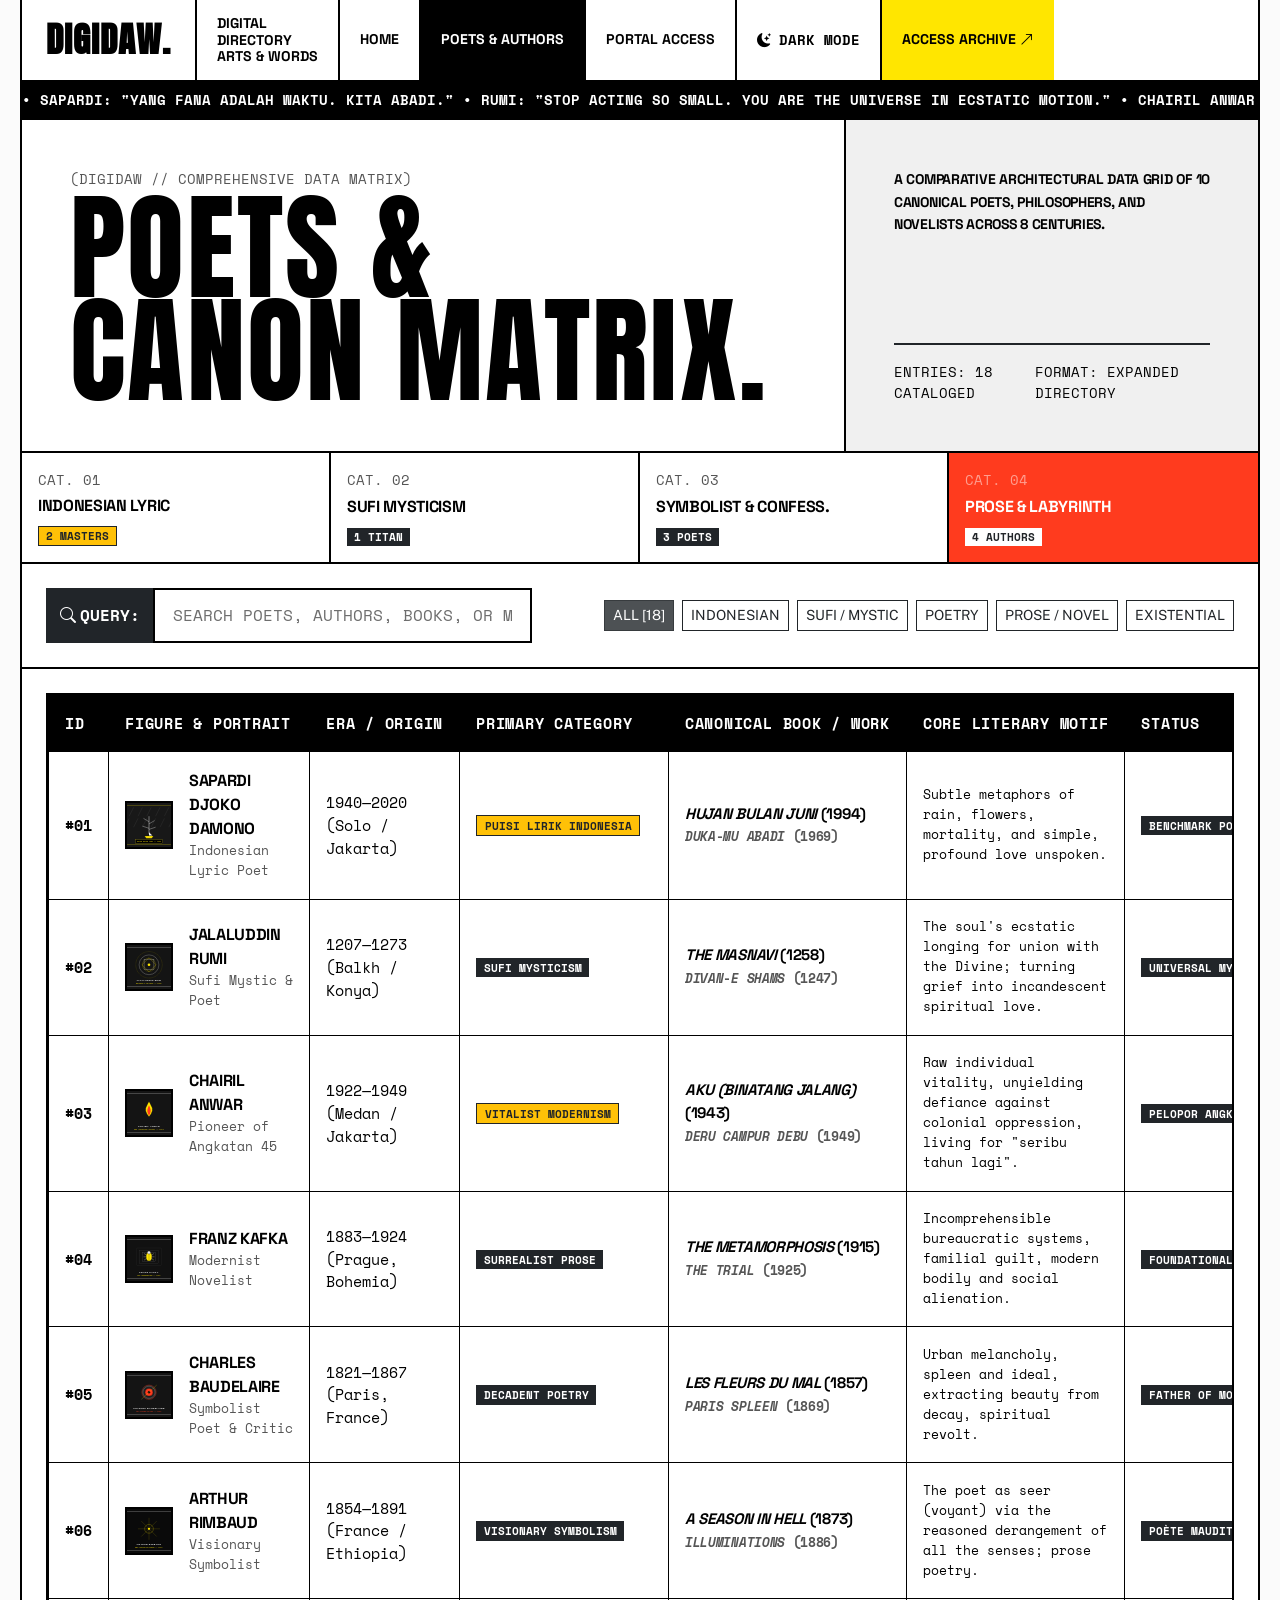
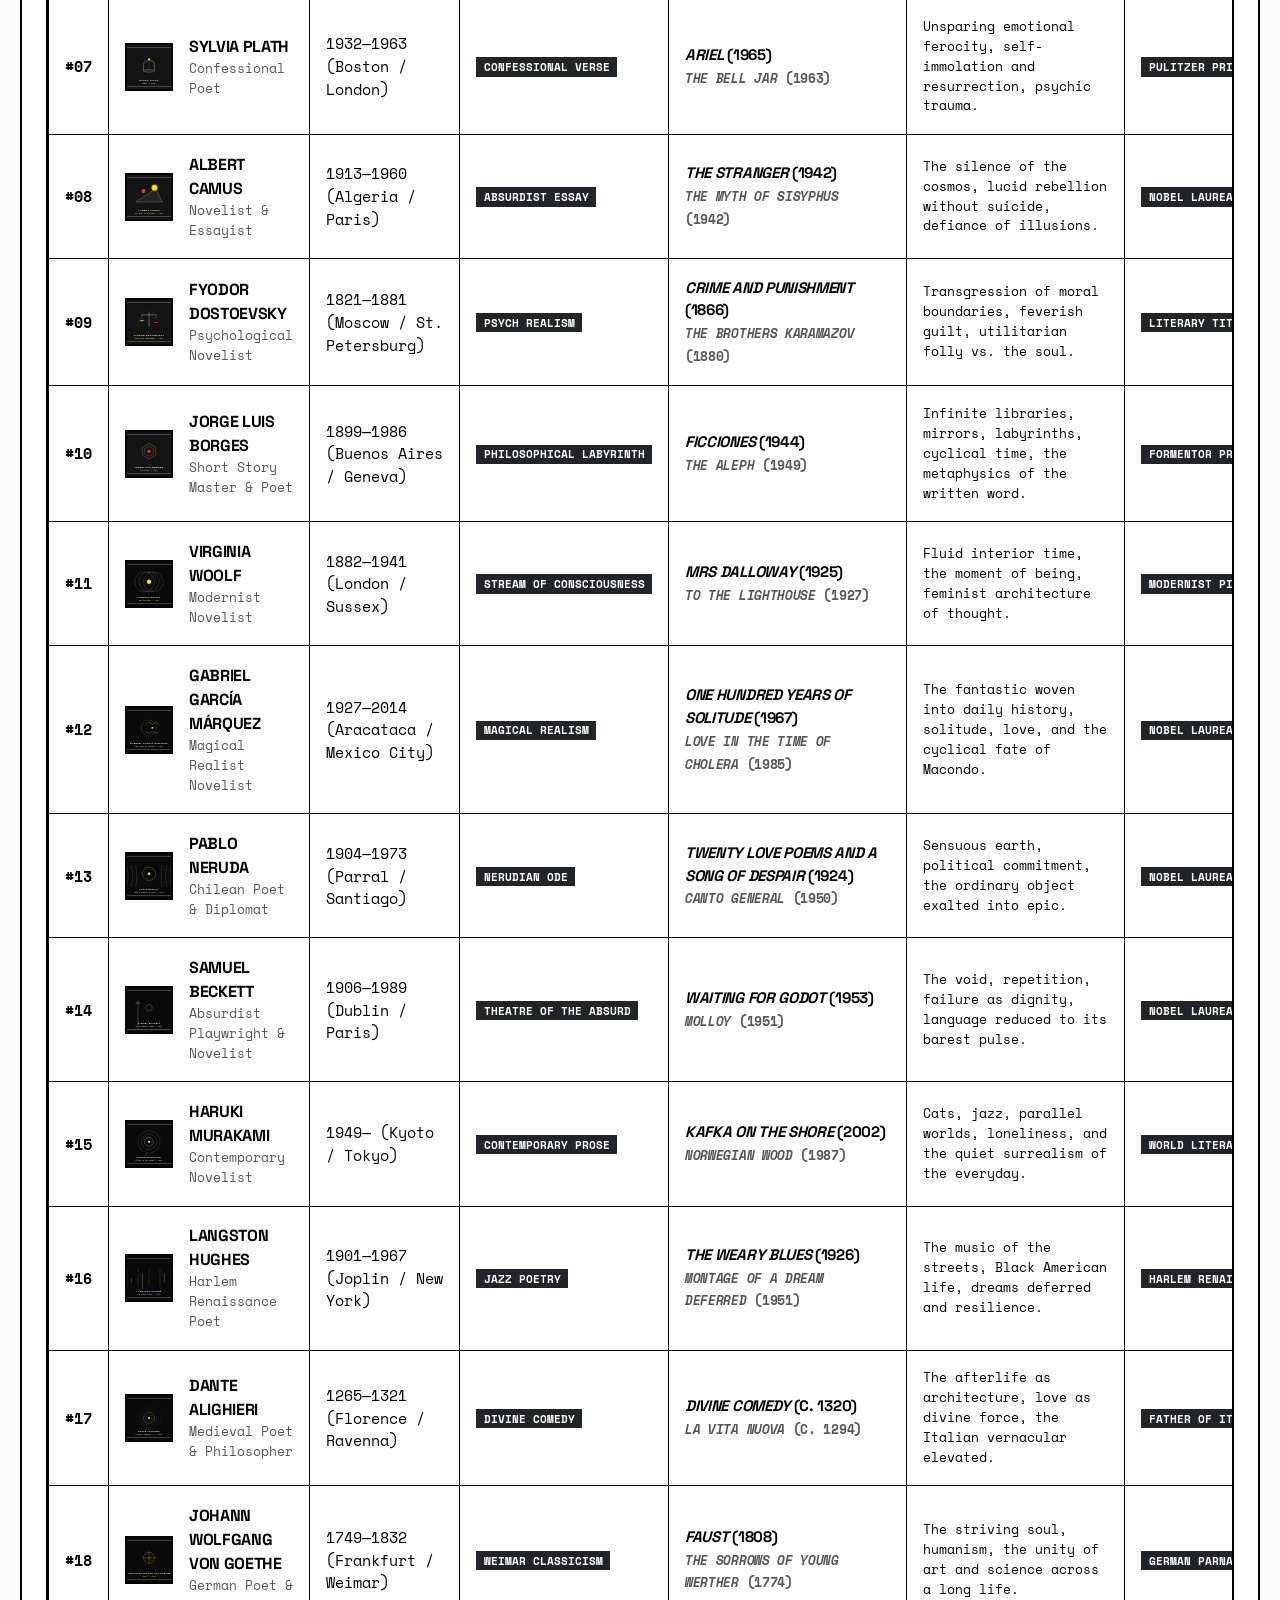
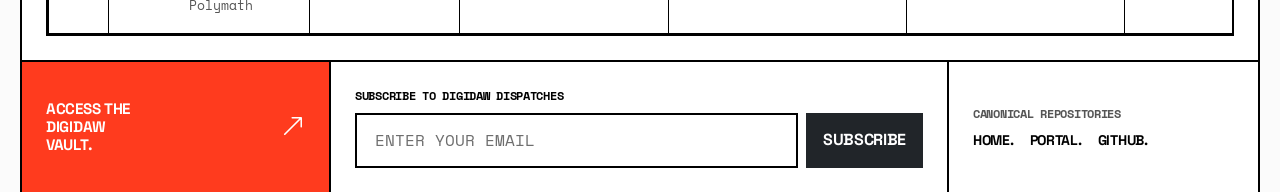
==== matrix.html @ c00b8d93 "feat: Initial Release DIGIDAW" ====
<!DOCTYPE html>
<html lang="en" data-theme="light">
<head>
  <meta charset="UTF-8">
  <meta name="viewport" content="width=device-width, initial-scale=1.0">
  <meta name="description" content="DIGIDAW Matrix - Comparative directory of global poets, canonical novelists, and masterwork books.">
  <title>MATRICES // DIGIDAW Poets, Authors &amp; Books Directory</title>

  <!-- External Stylesheets: Bootstrap 5.3 & Icons -->
  <link href="https://cdn.jsdelivr.net/npm/bootstrap@5.3.3/dist/css/bootstrap.min.css" rel="stylesheet">
  <link rel="stylesheet" href="https://cdn.jsdelivr.net/npm/bootstrap-icons@1.11.3/font/bootstrap-icons.min.css">

  <!-- Google Fonts: Anton (Display) & Public Sans / Space Grotesk / Space Mono -->
  <link rel="preconnect" href="https://fonts.googleapis.com">
  <link rel="preconnect" href="https://fonts.gstatic.com" crossorigin>
  <link href="https://fonts.googleapis.com/css2?family=Anton&family=Public+Sans:wght@500;700;800&family=Space+Grotesk:wght@700;800;900&family=Space+Mono:wght@400;700&display=swap" rel="stylesheet">

  <!-- Custom Brutalism Stylesheet -->
  <link rel="stylesheet" href="style.css">
</head>
<body>

  <!-- Screen Reader Accessible Skip Link -->
  <a href="#main-content" class="visually-hidden-focusable p-2 bg-warning text-dark border border-2 border-dark position-absolute top-0 start-0 z-3">Skip to main content</a>

  <div class="brut-container">

    <!-- ================= SECTION 1: HEADER & NAVIGATION ================= -->
    <header class="brut-nav">
      <a href="index.html" class="brut-nav-cell brand">DIGIDAW.</a>
      <div class="brut-nav-cell d-none d-md-flex text-start font-mono small" style="line-height: 1.2;">
        DIGITAL<br>DIRECTORY<br>ARTS &amp; WORDS
      </div>
      <a href="index.html" class="brut-nav-cell">HOME</a>
      <a href="matrix.html" class="brut-nav-cell active-cell">POETS &amp; AUTHORS</a>
      <a href="portal.html" class="brut-nav-cell">PORTAL ACCESS</a>

      <!-- Theme Switcher Button -->
      <div class="brut-nav-cell p-0">
        <button id="theme-toggle" class="brut-nav-cell border-0 w-100 h-100 theme-toggle-btn" aria-label="Toggle Light/Dark Theme">
          <i class="bi bi-moon-stars-fill theme-icon"></i>
          <span class="theme-label">DARK MODE</span>
        </button>
      </div>

      <!-- Accent Action Link -->
      <a href="portal.html" class="brut-nav-cell yellow-cell">
        ACCESS ARCHIVE <i class="bi bi-arrow-up-right ms-1"></i>
      </a>
    </header>

    <!-- Marquee Ticker -->
    <div class="brutal-ticker" aria-hidden="true">
      <div class="ticker-track">
        &bull; SAPARDI: "YANG FANA ADALAH WAKTU. KITA ABADI." &bull; RUMI: "STOP ACTING SO SMALL. YOU ARE THE UNIVERSE IN ECSTATIC MOTION." &bull; CHAIRIL ANWAR: "AKU INI BINATANG JALANG DARI KUMPULANNYA TERBUANG." &bull; BORGES: "I HAVE ALWAYS IMAGINED THAT PARADISE WILL BE A KIND OF A LIBRARY." &bull;
      </div>
    </div>

    <!-- ================= SECTION 2: TOP TITLE & METRICS ================= -->
    <main id="main-content">
      
      <!-- Top Title Grid -->
      <section class="row g-0 b-bottom">
        <div class="col-lg-8 p-4 p-md-5 b-end">
          <div class="font-mono small d-block mb-2 text-ink-muted">(DIGIDAW // COMPREHENSIVE DATA MATRIX)</div>
          <h1 class="hero-giant-title mb-0">POETS &amp;<br>CANON MATRIX.</h1>
        </div>
        <div class="col-lg-4 p-4 p-md-5 d-flex flex-column justify-content-between" style="background: var(--bg-subtle);">
          <p class="font-headline small mb-0" style="line-height: 1.6;">
            A COMPARATIVE ARCHITECTURAL DATA GRID OF 10 CANONICAL POETS, PHILOSOPHERS, AND NOVELISTS ACROSS 8 CENTURIES.
          </p>
          <div class="font-mono small pt-3 border-top border-2 border-dark d-flex justify-content-between">
            <span>ENTRIES: 18 CATALOGED</span>
            <span>FORMAT: EXPANDED DIRECTORY</span>
          </div>
        </div>
      </section>

      <!-- Category Distribution Bar (Unified Palette) -->
      <section class="row g-0 b-bottom font-mono small">
        <div class="col-6 col-md-3 p-3 b-end d-flex flex-column justify-content-between">
          <span class="text-ink-muted">CAT. 01</span>
          <div class="font-headline fs-6 mt-1 text-ink">INDONESIAN LYRIC</div>
          <span class="badge bg-warning text-dark border border-1 border-dark align-self-start mt-2 font-mono">2 MASTERS</span>
        </div>
        <div class="col-6 col-md-3 p-3 b-end d-flex flex-column justify-content-between">
          <span class="text-ink-muted">CAT. 02</span>
          <div class="font-headline fs-6 mt-1 text-ink">SUFI MYSTICISM</div>
          <span class="badge bg-dark text-white align-self-start mt-2 font-mono">1 TITAN</span>
        </div>
        <div class="col-6 col-md-3 p-3 b-end d-flex flex-column justify-content-between">
          <span class="text-ink-muted">CAT. 03</span>
          <div class="font-headline fs-6 mt-1 text-ink">SYMBOLIST &amp; CONFESS.</div>
          <span class="badge bg-dark text-white align-self-start mt-2 font-mono">3 POETS</span>
        </div>
        <div class="col-6 col-md-3 p-3 d-flex flex-column justify-content-between" style="background: var(--accent-red); color: #fff;">
          <span class="text-white-50">CAT. 04</span>
          <div class="font-headline fs-6 mt-1 text-white">PROSE &amp; LABYRINTH</div>
          <span class="badge bg-white text-dark align-self-start mt-2 font-mono">4 AUTHORS</span>
        </div>
      </section>

      <!-- ================= SECTION 3: SEARCH & CATEGORY FILTERS ================= -->
      <section class="p-4 b-bottom" style="background: var(--bg-surface);">
        <div class="row g-3 align-items-center">
          <div class="col-md-5">
            <div class="input-group">
              <span class="input-group-text font-mono fw-bold bg-dark text-white border-2 border-dark" style="border-radius: 0 !important;">
                <i class="bi bi-search me-1"></i> QUERY:
              </span>
              <input type="text" id="matrix-search" class="form-control form-brut" placeholder="SEARCH POETS, AUTHORS, BOOKS, OR MOTIFS...">
            </div>
          </div>
          <div class="col-md-7 text-md-end">
            <div class="d-flex flex-wrap gap-2 justify-content-md-end" id="category-filters">
              <button type="button" class="btn btn-sm btn-dark matrix-filter-btn active" data-filter="all">ALL [18]</button>
              <button type="button" class="btn btn-sm btn-outline-dark matrix-filter-btn" data-filter="indonesian">INDONESIAN</button>
              <button type="button" class="btn btn-sm btn-outline-dark matrix-filter-btn" data-filter="mystic">SUFI / MYSTIC</button>
              <button type="button" class="btn btn-sm btn-outline-dark matrix-filter-btn" data-filter="poetry">POETRY</button>
              <button type="button" class="btn btn-sm btn-outline-dark matrix-filter-btn" data-filter="prose">PROSE / NOVEL</button>
              <button type="button" class="btn btn-sm btn-outline-dark matrix-filter-btn" data-filter="existential">EXISTENTIAL</button>
            </div>
          </div>
        </div>
      </section>

      <!-- ================= SECTION 4: AUTHOR DATA MATRIX TABLE ================= -->
      <section class="p-3 p-md-4 b-bottom">
        <div class="table-brut-wrap">
          <table class="table-brut">
            <thead>
              <tr>
                <th>ID</th>
                <th>FIGURE &amp; PORTRAIT</th>
                <th>ERA / ORIGIN</th>
                <th>PRIMARY CATEGORY</th>
                <th>CANONICAL BOOK / WORK</th>
                <th>CORE LITERARY MOTIF</th>
                <th>STATUS</th>
              </tr>
            </thead>
            <tbody id="matrix-table-body">
              
              <!-- 01: Sapardi Djoko Damono -->
              <tr class="matrix-row" data-category="indonesian poetry">
                <td class="font-mono fw-bold">#01</td>
                <td>
                  <div class="d-flex align-items-center gap-3">
                    <img src="images/sapardi.svg" alt="Sapardi Djoko Damono icon" class="author-thumb">
                    <div>
                      <strong class="font-headline fs-6 text-ink">SAPARDI DJOKO DAMONO</strong>
                      <div class="font-mono small text-ink-muted">Indonesian Lyric Poet</div>
                    </div>
                  </div>
                </td>
                <td class="font-mono">1940—2020 (Solo / Jakarta)</td>
                <td>
                  <span class="badge bg-warning text-dark border border-1 border-dark font-mono">PUISI LIRIK INDONESIA</span>
                </td>
                <td class="font-headline text-ink">
                  <em>Hujan Bulan Juni</em> (1994)<br>
                  <small class="font-mono text-ink-muted"><em>Duka-Mu Abadi</em> (1969)</small>
                </td>
                <td class="font-mono small">
                  Subtle metaphors of rain, flowers, mortality, and simple, profound love unspoken.
                </td>
                <td>
                  <span class="badge bg-dark text-white font-mono">BENCHMARK POET</span>
                </td>
              </tr>

              <!-- 02: Jalaluddin Rumi -->
              <tr class="matrix-row" data-category="mystic poetry">
                <td class="font-mono fw-bold">#02</td>
                <td>
                  <div class="d-flex align-items-center gap-3">
                    <img src="images/rumi.svg" alt="Rumi icon" class="author-thumb">
                    <div>
                      <strong class="font-headline fs-6 text-ink">JALALUDDIN RUMI</strong>
                      <div class="font-mono small text-ink-muted">Sufi Mystic &amp; Poet</div>
                    </div>
                  </div>
                </td>
                <td class="font-mono">1207—1273 (Balkh / Konya)</td>
                <td>
                  <span class="badge bg-dark text-white font-mono">SUFI MYSTICISM</span>
                </td>
                <td class="font-headline text-ink">
                  <em>The Masnavi</em> (1258)<br>
                  <small class="font-mono text-ink-muted"><em>Divan-e Shams</em> (1247)</small>
                </td>
                <td class="font-mono small">
                  The soul's ecstatic longing for union with the Divine; turning grief into incandescent spiritual love.
                </td>
                <td>
                  <span class="badge bg-dark text-white font-mono">UNIVERSAL MYSTIC</span>
                </td>
              </tr>

              <!-- 03: Chairil Anwar -->
              <tr class="matrix-row" data-category="indonesian poetry">
                <td class="font-mono fw-bold">#03</td>
                <td>
                  <div class="d-flex align-items-center gap-3">
                    <img src="images/chairil.svg" alt="Chairil Anwar icon" class="author-thumb">
                    <div>
                      <strong class="font-headline fs-6 text-ink">CHAIRIL ANWAR</strong>
                      <div class="font-mono small text-ink-muted">Pioneer of Angkatan 45</div>
                    </div>
                  </div>
                </td>
                <td class="font-mono">1922—1949 (Medan / Jakarta)</td>
                <td>
                  <span class="badge bg-warning text-dark border border-1 border-dark font-mono">VITALIST MODERNISM</span>
                </td>
                <td class="font-headline text-ink">
                  <em>Aku (Binatang Jalang)</em> (1943)<br>
                  <small class="font-mono text-ink-muted"><em>Deru Campur Debu</em> (1949)</small>
                </td>
                <td class="font-mono small">
                  Raw individual vitality, unyielding defiance against colonial oppression, living for "seribu tahun lagi".
                </td>
                <td>
                  <span class="badge bg-dark text-white font-mono">PELOPOR ANGKATAN 45</span>
                </td>
              </tr>

              <!-- 04: Franz Kafka -->
              <tr class="matrix-row" data-category="prose existential">
                <td class="font-mono fw-bold">#04</td>
                <td>
                  <div class="d-flex align-items-center gap-3">
                    <img src="images/kafka.svg" alt="Franz Kafka icon" class="author-thumb">
                    <div>
                      <strong class="font-headline fs-6 text-ink">FRANZ KAFKA</strong>
                      <div class="font-mono small text-ink-muted">Modernist Novelist</div>
                    </div>
                  </div>
                </td>
                <td class="font-mono">1883—1924 (Prague, Bohemia)</td>
                <td>
                  <span class="badge bg-dark text-white font-mono">SURREALIST PROSE</span>
                </td>
                <td class="font-headline text-ink">
                  <em>The Metamorphosis</em> (1915)<br>
                  <small class="font-mono text-ink-muted"><em>The Trial</em> (1925)</small>
                </td>
                <td class="font-mono small">
                  Incomprehensible bureaucratic systems, familial guilt, modern bodily and social alienation.
                </td>
                <td>
                  <span class="badge bg-dark text-white font-mono">FOUNDATIONAL CANON</span>
                </td>
              </tr>

              <!-- 05: Charles Baudelaire -->
              <tr class="matrix-row" data-category="poetry">
                <td class="font-mono fw-bold">#05</td>
                <td>
                  <div class="d-flex align-items-center gap-3">
                    <img src="images/baudelaire.svg" alt="Charles Baudelaire icon" class="author-thumb">
                    <div>
                      <strong class="font-headline fs-6 text-ink">CHARLES BAUDELAIRE</strong>
                      <div class="font-mono small text-ink-muted">Symbolist Poet &amp; Critic</div>
                    </div>
                  </div>
                </td>
                <td class="font-mono">1821—1867 (Paris, France)</td>
                <td>
                  <span class="badge bg-dark text-white font-mono">DECADENT POETRY</span>
                </td>
                <td class="font-headline text-ink">
                  <em>Les Fleurs du mal</em> (1857)<br>
                  <small class="font-mono text-ink-muted"><em>Paris Spleen</em> (1869)</small>
                </td>
                <td class="font-mono small">
                  Urban melancholy, spleen and ideal, extracting beauty from decay, spiritual revolt.
                </td>
                <td>
                  <span class="badge bg-dark text-white font-mono">FATHER OF MODERN VERSE</span>
                </td>
              </tr>

              <!-- 06: Arthur Rimbaud -->
              <tr class="matrix-row" data-category="poetry">
                <td class="font-mono fw-bold">#06</td>
                <td>
                  <div class="d-flex align-items-center gap-3">
                    <img src="images/rimbaud.svg" alt="Arthur Rimbaud icon" class="author-thumb">
                    <div>
                      <strong class="font-headline fs-6 text-ink">ARTHUR RIMBAUD</strong>
                      <div class="font-mono small text-ink-muted">Visionary Symbolist</div>
                    </div>
                  </div>
                </td>
                <td class="font-mono">1854—1891 (France / Ethiopia)</td>
                <td>
                  <span class="badge bg-dark text-white font-mono">VISIONARY SYMBOLISM</span>
                </td>
                <td class="font-headline text-ink">
                  <em>A Season in Hell</em> (1873)<br>
                  <small class="font-mono text-ink-muted"><em>Illuminations</em> (1886)</small>
                </td>
                <td class="font-mono small">
                  The poet as seer (voyant) via the reasoned derangement of all the senses; prose poetry.
                </td>
                <td>
                  <span class="badge bg-dark text-white font-mono">POÈTE MAUDIT</span>
                </td>
              </tr>

              <!-- 07: Sylvia Plath -->
              <tr class="matrix-row" data-category="poetry">
                <td class="font-mono fw-bold">#07</td>
                <td>
                  <div class="d-flex align-items-center gap-3">
                    <img src="images/plath.svg" alt="Sylvia Plath icon" class="author-thumb">
                    <div>
                      <strong class="font-headline fs-6 text-ink">SYLVIA PLATH</strong>
                      <div class="font-mono small text-ink-muted">Confessional Poet</div>
                    </div>
                  </div>
                </td>
                <td class="font-mono">1932—1963 (Boston / London)</td>
                <td>
                  <span class="badge bg-dark text-white font-mono">CONFESSIONAL VERSE</span>
                </td>
                <td class="font-headline text-ink">
                  <em>Ariel</em> (1965)<br>
                  <small class="font-mono text-ink-muted"><em>The Bell Jar</em> (1963)</small>
                </td>
                <td class="font-mono small">
                  Unsparing emotional ferocity, self-immolation and resurrection, psychic trauma.
                </td>
                <td>
                  <span class="badge bg-dark text-white font-mono">PULITZER PRIZE 1982</span>
                </td>
              </tr>

              <!-- 08: Albert Camus -->
              <tr class="matrix-row" data-category="prose existential">
                <td class="font-mono fw-bold">#08</td>
                <td>
                  <div class="d-flex align-items-center gap-3">
                    <img src="images/camus.svg" alt="Albert Camus icon" class="author-thumb">
                    <div>
                      <strong class="font-headline fs-6 text-ink">ALBERT CAMUS</strong>
                      <div class="font-mono small text-ink-muted">Novelist &amp; Essayist</div>
                    </div>
                  </div>
                </td>
                <td class="font-mono">1913—1960 (Algeria / Paris)</td>
                <td>
                  <span class="badge bg-dark text-white font-mono">ABSURDIST ESSAY</span>
                </td>
                <td class="font-headline text-ink">
                  <em>The Stranger</em> (1942)<br>
                  <small class="font-mono text-ink-muted"><em>The Myth of Sisyphus</em> (1942)</small>
                </td>
                <td class="font-mono small">
                  The silence of the cosmos, lucid rebellion without suicide, defiance of illusions.
                </td>
                <td>
                  <span class="badge bg-dark text-white font-mono">NOBEL LAUREATE 1957</span>
                </td>
              </tr>

              <!-- 09: Fyodor Dostoevsky -->
              <tr class="matrix-row" data-category="prose existential">
                <td class="font-mono fw-bold">#09</td>
                <td>
                  <div class="d-flex align-items-center gap-3">
                    <img src="images/dostoevsky.svg" alt="Fyodor Dostoevsky icon" class="author-thumb">
                    <div>
                      <strong class="font-headline fs-6 text-ink">FYODOR DOSTOEVSKY</strong>
                      <div class="font-mono small text-ink-muted">Psychological Novelist</div>
                    </div>
                  </div>
                </td>
                <td class="font-mono">1821—1881 (Moscow / St. Petersburg)</td>
                <td>
                  <span class="badge bg-dark text-white font-mono">PSYCH REALISM</span>
                </td>
                <td class="font-headline text-ink">
                  <em>Crime and Punishment</em> (1866)<br>
                  <small class="font-mono text-ink-muted"><em>The Brothers Karamazov</em> (1880)</small>
                </td>
                <td class="font-mono small">
                  Transgression of moral boundaries, feverish guilt, utilitarian folly vs. the soul.
                </td>
                <td>
                  <span class="badge bg-dark text-white font-mono">LITERARY TITAN</span>
                </td>
              </tr>

              <!-- 10: Jorge Luis Borges -->
              <tr class="matrix-row" data-category="prose">
                <td class="font-mono fw-bold">#10</td>
                <td>
                  <div class="d-flex align-items-center gap-3">
                    <img src="images/borges.svg" alt="Jorge Luis Borges icon" class="author-thumb">
                    <div>
                      <strong class="font-headline fs-6 text-ink">JORGE LUIS BORGES</strong>
                      <div class="font-mono small text-ink-muted">Short Story Master &amp; Poet</div>
                    </div>
                  </div>
                </td>
                <td class="font-mono">1899—1986 (Buenos Aires / Geneva)</td>
                <td>
                  <span class="badge bg-dark text-white font-mono">PHILOSOPHICAL LABYRINTH</span>
                </td>
                <td class="font-headline text-ink">
                  <em>Ficciones</em> (1944)<br>
                  <small class="font-mono text-ink-muted"><em>The Aleph</em> (1949)</small>
                </td>
                <td class="font-mono small">
                  Infinite libraries, mirrors, labyrinths, cyclical time, the metaphysics of the written word.
                </td>
                <td>
                  <span class="badge bg-dark text-white font-mono">FORMENTOR PRIZE 1961</span>
                </td>
              </tr>

              <!-- 11: Virginia Woolf -->
              <tr class="matrix-row" data-category="prose modernist">
                <td class="font-mono fw-bold">#11</td>
                <td>
                  <div class="d-flex align-items-center gap-3">
                    <img src="images/woolf.svg" alt="Virginia Woolf icon" class="author-thumb">
                    <div>
                      <strong class="font-headline fs-6 text-ink">VIRGINIA WOOLF</strong>
                      <div class="font-mono small text-ink-muted">Modernist Novelist</div>
                    </div>
                  </div>
                </td>
                <td class="font-mono">1882—1941 (London / Sussex)</td>
                <td>
                  <span class="badge bg-dark text-white font-mono">STREAM OF CONSCIOUSNESS</span>
                </td>
                <td class="font-headline text-ink">
                  <em>Mrs Dalloway</em> (1925)<br>
                  <small class="font-mono text-ink-muted"><em>To the Lighthouse</em> (1927)</small>
                </td>
                <td class="font-mono small">
                  Fluid interior time, the moment of being, feminist architecture of thought.
                </td>
                <td>
                  <span class="badge bg-dark text-white font-mono">MODERNIST PIONEER</span>
                </td>
              </tr>

              <!-- 12: Gabriel García Márquez -->
              <tr class="matrix-row" data-category="prose magical">
                <td class="font-mono fw-bold">#12</td>
                <td>
                  <div class="d-flex align-items-center gap-3">
                    <img src="images/garciamarquez.svg" alt="Gabriel García Márquez icon" class="author-thumb">
                    <div>
                      <strong class="font-headline fs-6 text-ink">GABRIEL GARCÍA MÁRQUEZ</strong>
                      <div class="font-mono small text-ink-muted">Magical Realist Novelist</div>
                    </div>
                  </div>
                </td>
                <td class="font-mono">1927—2014 (Aracataca / Mexico City)</td>
                <td>
                  <span class="badge bg-dark text-white font-mono">MAGICAL REALISM</span>
                </td>
                <td class="font-headline text-ink">
                  <em>One Hundred Years of Solitude</em> (1967)<br>
                  <small class="font-mono text-ink-muted"><em>Love in the Time of Cholera</em> (1985)</small>
                </td>
                <td class="font-mono small">
                  The fantastic woven into daily history, solitude, love, and the cyclical fate of Macondo.
                </td>
                <td>
                  <span class="badge bg-dark text-white font-mono">NOBEL LAUREATE 1982</span>
                </td>
              </tr>

              <!-- 13: Pablo Neruda -->
              <tr class="matrix-row" data-category="poetry">
                <td class="font-mono fw-bold">#13</td>
                <td>
                  <div class="d-flex align-items-center gap-3">
                    <img src="images/neruda.svg" alt="Pablo Neruda icon" class="author-thumb">
                    <div>
                      <strong class="font-headline fs-6 text-ink">PABLO NERUDA</strong>
                      <div class="font-mono small text-ink-muted">Chilean Poet &amp; Diplomat</div>
                    </div>
                  </div>
                </td>
                <td class="font-mono">1904—1973 (Parral / Santiago)</td>
                <td>
                  <span class="badge bg-dark text-white font-mono">NERUDIAN ODE</span>
                </td>
                <td class="font-headline text-ink">
                  <em>Twenty Love Poems and a Song of Despair</em> (1924)<br>
                  <small class="font-mono text-ink-muted"><em>Canto General</em> (1950)</small>
                </td>
                <td class="font-mono small">
                  Sensuous earth, political commitment, the ordinary object exalted into epic.
                </td>
                <td>
                  <span class="badge bg-dark text-white font-mono">NOBEL LAUREATE 1971</span>
                </td>
              </tr>

              <!-- 14: Samuel Beckett -->
              <tr class="matrix-row" data-category="existential absurdist">
                <td class="font-mono fw-bold">#14</td>
                <td>
                  <div class="d-flex align-items-center gap-3">
                    <img src="images/beckett.svg" alt="Samuel Beckett icon" class="author-thumb">
                    <div>
                      <strong class="font-headline fs-6 text-ink">SAMUEL BECKETT</strong>
                      <div class="font-mono small text-ink-muted">Absurdist Playwright &amp; Novelist</div>
                    </div>
                  </div>
                </td>
                <td class="font-mono">1906—1989 (Dublin / Paris)</td>
                <td>
                  <span class="badge bg-dark text-white font-mono">THEATRE OF THE ABSURD</span>
                </td>
                <td class="font-headline text-ink">
                  <em>Waiting for Godot</em> (1953)<br>
                  <small class="font-mono text-ink-muted"><em>Molloy</em> (1951)</small>
                </td>
                <td class="font-mono small">
                  The void, repetition, failure as dignity, language reduced to its barest pulse.
                </td>
                <td>
                  <span class="badge bg-dark text-white font-mono">NOBEL LAUREATE 1969</span>
                </td>
              </tr>

              <!-- 15: Haruki Murakami -->
              <tr class="matrix-row" data-category="prose contemporary">
                <td class="font-mono fw-bold">#15</td>
                <td>
                  <div class="d-flex align-items-center gap-3">
                    <img src="images/murakami.svg" alt="Haruki Murakami icon" class="author-thumb">
                    <div>
                      <strong class="font-headline fs-6 text-ink">HARUKI MURAKAMI</strong>
                      <div class="font-mono small text-ink-muted">Contemporary Novelist</div>
                    </div>
                  </div>
                </td>
                <td class="font-mono">1949— (Kyoto / Tokyo)</td>
                <td>
                  <span class="badge bg-dark text-white font-mono">CONTEMPORARY PROSE</span>
                </td>
                <td class="font-headline text-ink">
                  <em>Kafka on the Shore</em> (2002)<br>
                  <small class="font-mono text-ink-muted"><em>Norwegian Wood</em> (1987)</small>
                </td>
                <td class="font-mono small">
                  Cats, jazz, parallel worlds, loneliness, and the quiet surrealism of the everyday.
                </td>
                <td>
                  <span class="badge bg-dark text-white font-mono">WORLD LITERATURE</span>
                </td>
              </tr>

              <!-- 16: Langston Hughes -->
              <tr class="matrix-row" data-category="poetry">
                <td class="font-mono fw-bold">#16</td>
                <td>
                  <div class="d-flex align-items-center gap-3">
                    <img src="images/hughes.svg" alt="Langston Hughes icon" class="author-thumb">
                    <div>
                      <strong class="font-headline fs-6 text-ink">LANGSTON HUGHES</strong>
                      <div class="font-mono small text-ink-muted">Harlem Renaissance Poet</div>
                    </div>
                  </div>
                </td>
                <td class="font-mono">1901—1967 (Joplin / New York)</td>
                <td>
                  <span class="badge bg-dark text-white font-mono">JAZZ POETRY</span>
                </td>
                <td class="font-headline text-ink">
                  <em>The Weary Blues</em> (1926)<br>
                  <small class="font-mono text-ink-muted"><em>Montage of a Dream Deferred</em> (1951)</small>
                </td>
                <td class="font-mono small">
                  The music of the streets, Black American life, dreams deferred and resilience.
                </td>
                <td>
                  <span class="badge bg-dark text-white font-mono">HARLEM RENAISSANCE</span>
                </td>
              </tr>

              <!-- 17: Dante Alighieri -->
              <tr class="matrix-row" data-category="poetry medieval">
                <td class="font-mono fw-bold">#17</td>
                <td>
                  <div class="d-flex align-items-center gap-3">
                    <img src="images/dante.svg" alt="Dante Alighieri icon" class="author-thumb">
                    <div>
                      <strong class="font-headline fs-6 text-ink">DANTE ALIGHIERI</strong>
                      <div class="font-mono small text-ink-muted">Medieval Poet &amp; Philosopher</div>
                    </div>
                  </div>
                </td>
                <td class="font-mono">1265—1321 (Florence / Ravenna)</td>
                <td>
                  <span class="badge bg-dark text-white font-mono">DIVINE COMEDY</span>
                </td>
                <td class="font-headline text-ink">
                  <em>Divine Comedy</em> (c. 1320)<br>
                  <small class="font-mono text-ink-muted"><em>La Vita Nuova</em> (c. 1294)</small>
                </td>
                <td class="font-mono small">
                  The afterlife as architecture, love as divine force, the Italian vernacular elevated.
                </td>
                <td>
                  <span class="badge bg-dark text-white font-mono">FATHER OF ITALIAN</span>
                </td>
              </tr>

              <!-- 18: Johann Wolfgang von Goethe -->
              <tr class="matrix-row" data-category="poetry prose">
                <td class="font-mono fw-bold">#18</td>
                <td>
                  <div class="d-flex align-items-center gap-3">
                    <img src="images/goethe.svg" alt="Johann Wolfgang von Goethe icon" class="author-thumb">
                    <div>
                      <strong class="font-headline fs-6 text-ink">JOHANN WOLFGANG VON GOETHE</strong>
                      <div class="font-mono small text-ink-muted">German Poet &amp; Polymath</div>
                    </div>
                  </div>
                </td>
                <td class="font-mono">1749—1832 (Frankfurt / Weimar)</td>
                <td>
                  <span class="badge bg-dark text-white font-mono">WEIMAR CLASSICISM</span>
                </td>
                <td class="font-headline text-ink">
                  <em>Faust</em> (1808)<br>
                  <small class="font-mono text-ink-muted"><em>The Sorrows of Young Werther</em> (1774)</small>
                </td>
                <td class="font-mono small">
                  The striving soul, humanism, the unity of art and science across a long life.
                </td>
                <td>
                  <span class="badge bg-dark text-white font-mono">GERMAN PARNASSUS</span>
                </td>
              </tr>

            </tbody>
          </table>
        </div>
      </section>

    </main>

    <!-- ================= SECTION 5: FOOTER ================= -->
    <footer class="row g-0 font-headline small">
      <a href="portal.html" class="col-12 col-md-3 p-3 p-md-4 b-end text-white text-decoration-none d-flex align-items-center justify-content-between" style="background: var(--accent-red);">
        <span style="font-size: 0.95rem; line-height: 1.2;">ACCESS THE<br>DIGIDAW<br>VAULT.</span>
        <i class="bi bi-arrow-up-right fs-4"></i>
      </a>

      <div class="col-12 col-md-6 p-3 p-md-4 b-end d-flex flex-column justify-content-center">
        <label for="footer-email-matrix" class="font-mono mb-2 small text-uppercase">SUBSCRIBE TO DIGIDAW DISPATCHES</label>
        <form class="d-flex" onsubmit="event.preventDefault(); alert('Subscribed to DIGIDAW Dispatches!');">
          <input type="email" id="footer-email-matrix" class="form-control form-brut me-2" placeholder="ENTER YOUR EMAIL" required>
          <button type="submit" class="btn btn-dark fw-bold px-3 py-2 text-uppercase font-headline">SUBSCRIBE</button>
        </form>
      </div>

      <div class="col-12 col-md-3 p-3 p-md-4 d-flex flex-column justify-content-center">
        <div class="font-mono small text-uppercase mb-2 text-ink-muted">CANONICAL REPOSITORIES</div>
        <div class="font-headline d-flex gap-3">
          <a href="index.html" class="text-decoration-none text-ink">HOME.</a>
          <a href="portal.html" class="text-decoration-none text-ink">PORTAL.</a>
          <a href="https://github.com" target="_blank" rel="noopener" class="text-decoration-none text-ink">GITHUB.</a>
        </div>
      </div>
    </footer>

  </div>

  <!-- Bootstrap 5 Bundle JS -->
  <script src="https://cdn.jsdelivr.net/npm/bootstrap@5.3.3/dist/js/bootstrap.bundle.min.js"></script>
  <!-- Custom Helper Script -->
  <script src="script.js"></script>
</body>
</html>
---- style.css ----
/* ==========================================================================
   DIGIDAW // Digital Directory of Arts and Words
   Swiss Architectural Brutalism Design System
   Compatible with Bootstrap 5.3 + Full Light & Dark Mode
   ========================================================================== */

/* 1. THEME TOKENS */
:root {
  --bg-page: #fbfbfb;
  --bg-surface: #ffffff;
  --bg-subtle: #f0f0f0;
  --ink: #000000;
  --ink-muted: #555555;
  --ink-secondary: #333333;

  /* Disciplined Accent Palette: 95% Monochrome + Yellow & Red Accents */
  --accent-yellow: #ffe600;
  --accent-red: #ff3b1e;

  /* Typography */
  --font-display: 'Anton', 'Impact', sans-serif;
  --font-headline: 'Space Grotesk', 'Arial Black', sans-serif;
  --font-mono: 'Space Mono', 'Courier New', monospace;
  --font-body: 'Public Sans', system-ui, -apple-system, sans-serif;

  /* Grid Lines */
  --line-thick: 2px solid #000000;
  --line-heavy: 3px solid #000000;
}

[data-theme="dark"] {
  color-scheme: dark;
  --bg-page: #0a0a0a;
  --bg-surface: #141414;
  --bg-subtle: #1f1f1f;
  --ink: #fcfcfc;
  --ink-muted: #b5b5b5;
  --ink-secondary: #cccccc;

  --line-thick: 2px solid #fcfcfc;
  --line-heavy: 3px solid #fcfcfc;
}

/* 2. BASE RESET & SHARP CORNERS */
*,
*::before,
*::after,
.btn,
.card,
.form-control,
.form-select,
.badge,
.navbar,
.accordion-item,
.accordion-button,
.table,
.alert,
img {
  border-radius: 0 !important;
  box-sizing: border-box;
}

body {
  background-color: var(--bg-page);
  color: var(--ink);
  font-family: var(--font-body);
  line-height: 1.5;
  transition: background-color 0.2s ease, color 0.2s ease;
  min-height: 100vh;
}

/* 3. TYPOGRAPHY */
.font-display {
  font-family: var(--font-display);
  letter-spacing: 0.02em;
  text-transform: uppercase;
  line-height: 0.9;
}

.font-headline {
  font-family: var(--font-headline);
  text-transform: uppercase;
  font-weight: 800;
  letter-spacing: -0.02em;
}

.font-mono {
  font-family: var(--font-mono);
}

.text-ink { color: var(--ink) !important; }
.text-ink-muted { color: var(--ink-muted) !important; }

.hero-giant-title {
  font-family: var(--font-display);
  font-size: clamp(3.2rem, 8.5vw + 0.5rem, 7.5rem);
  line-height: 0.88;
  letter-spacing: 0.02em;
  text-transform: uppercase;
  color: var(--ink);
}

/* 4. GRID CONTAINER & BORDERS */
.brut-container {
  max-width: 1240px;
  margin-inline: auto;
  border-inline: var(--line-thick);
  background: var(--bg-surface);
  transition: background-color 0.2s ease, border-color 0.2s ease;
}

.b-top { border-top: var(--line-thick) !important; }
.b-bottom { border-bottom: var(--line-thick) !important; }
.b-start { border-left: var(--line-thick) !important; }
.b-end { border-right: var(--line-thick) !important; }
.b-all { border: var(--line-thick) !important; }

/* 5. NAVIGATION */
.brut-nav {
  display: flex;
  flex-wrap: wrap;
  border-bottom: var(--line-thick);
  background: var(--bg-surface);
}

.brut-nav-cell {
  border-right: var(--line-thick);
  padding: 0.85rem 1.25rem;
  display: flex;
  align-items: center;
  justify-content: center;
  text-decoration: none;
  color: var(--ink);
  font-family: var(--font-headline);
  font-size: 0.88rem;
  font-weight: 800;
  text-transform: uppercase;
  white-space: nowrap;
  background: var(--bg-surface);
  cursor: pointer;
  transition: background-color 0.15s ease, color 0.15s ease;
}

.brut-nav-cell:hover {
  background-color: var(--ink);
  color: var(--bg-surface);
}

.brut-nav-cell.brand {
  font-family: var(--font-display);
  font-size: 2.2rem;
  padding-inline: 1.5rem;
  letter-spacing: 0.03em;
}

.brut-nav-cell.active-cell {
  background-color: var(--ink);
  color: var(--bg-surface);
}

.brut-nav-cell.yellow-cell {
  background-color: var(--accent-yellow);
  color: #000000 !important;
  border-right: none;
}
.brut-nav-cell.yellow-cell:hover {
  background-color: var(--ink);
  color: var(--accent-yellow) !important;
}

.theme-toggle-btn {
  background: transparent;
  border: none;
  font-family: var(--font-mono);
  font-weight: 700;
  color: var(--ink);
  display: flex;
  align-items: center;
  gap: 0.5rem;
  padding: 0.85rem 1.25rem;
}

/* 6. BUTTONS */
.btn-brut {
  display: inline-flex;
  align-items: center;
  justify-content: center;
  gap: 0.5rem;
  border: var(--line-thick);
  background: var(--bg-surface);
  color: var(--ink);
  font-family: var(--font-headline);
  font-weight: 800;
  font-size: 0.95rem;
  text-transform: uppercase;
  padding: 0.65rem 1.4rem;
  text-decoration: none;
  cursor: pointer;
  transition: all 0.12s ease;
}

.btn-brut:hover {
  background: var(--ink);
  color: var(--bg-surface);
}

.btn-brut-yellow {
  background: var(--accent-yellow);
  border: var(--line-thick);
  color: #000000 !important;
  font-family: var(--font-headline);
  font-weight: 800;
}
.btn-brut-yellow:hover {
  background: var(--ink);
  color: var(--accent-yellow) !important;
}

/* 7. CARDS & VISUAL GALLERY */
.card-brut {
  background: var(--bg-surface);
  border: var(--line-thick);
  height: 100%;
  display: flex;
  flex-direction: column;
  transition: transform 0.15s ease;
  color: var(--ink);
}

.card-brut-header {
  padding: 1rem 1.25rem;
  border-bottom: var(--line-thick);
  font-family: var(--font-mono);
  font-weight: 700;
  font-size: 0.85rem;
  display: flex;
  justify-content: space-between;
  align-items: center;
  background: var(--bg-surface);
  color: var(--ink);
}

.card-brut-img {
  aspect-ratio: 16 / 10;
  background: var(--bg-subtle);
  border-bottom: var(--line-thick);
  display: flex;
  align-items: center;
  justify-content: center;
  overflow: hidden;
  position: relative;
  color: var(--ink);
}

.card-brut-img img {
  width: 100%;
  height: 100%;
  object-fit: cover;
  transition: transform 0.25s ease;
}

.card-brut:hover .card-brut-img img {
  transform: scale(1.03);
}

.card-brut-body {
  padding: 1.5rem;
  flex-grow: 1;
  display: flex;
  flex-direction: column;
  justify-content: space-between;
  background: var(--bg-surface);
  color: var(--ink);
}

.gallery-card {
  border: var(--line-thick);
  overflow: hidden;
  background: var(--bg-surface);
  height: 100%;
  display: flex;
  flex-direction: column;
}

.gallery-img-box {
  aspect-ratio: 4 / 3;
  width: 100%;
  overflow: hidden;
  border-bottom: var(--line-thick);
  background: #111111;
}

.gallery-img-box img {
  width: 100%;
  height: 100%;
  object-fit: cover;
  transition: transform 0.25s ease;
}

.gallery-card:hover .gallery-img-box img {
  transform: scale(1.04);
}

.author-thumb {
  width: 48px;
  height: 48px;
  border: var(--line-thick);
  object-fit: cover;
  flex-shrink: 0;
  background: #141414;
}

/* 8. ACCORDION */
.accordion-brut {
  border: var(--line-thick);
}

.accordion-brut .accordion-item {
  border: none;
  border-bottom: var(--line-thick);
  background: var(--bg-surface);
}

.accordion-brut .accordion-item:last-child {
  border-bottom: none;
}

.accordion-brut .accordion-button {
  background-color: var(--bg-surface);
  color: var(--ink);
  font-family: var(--font-headline);
  font-weight: 800;
  font-size: 1.15rem;
  padding: 1.25rem 1.5rem;
  box-shadow: none !important;
  border: none;
}

.accordion-brut .accordion-button:not(.collapsed) {
  background-color: var(--accent-yellow);
  color: #000000 !important;
  border-bottom: var(--line-thick);
}

.accordion-brut .accordion-body {
  background-color: var(--bg-subtle);
  color: var(--ink);
  padding: 1.5rem;
  font-size: 1rem;
  line-height: 1.7;
}

/* 9. DATA MATRIX TABLE */
.table-brut-wrap {
  border: var(--line-thick);
  overflow-x: auto;
  background: var(--bg-surface);
}

.table-brut {
  width: 100%;
  border-collapse: collapse;
  margin-bottom: 0;
  color: var(--ink);
  font-size: 0.95rem;
}

.table-brut th {
  background: var(--ink);
  color: var(--bg-surface);
  font-family: var(--font-mono);
  font-weight: 700;
  text-transform: uppercase;
  padding: 1rem;
  border: 1px solid var(--ink);
  letter-spacing: 0.05em;
  white-space: nowrap;
}

.table-brut td {
  padding: 1.1rem 1rem;
  border: 1px solid var(--ink);
  vertical-align: middle;
  color: var(--ink);
}

.table-brut tr:hover td {
  background-color: var(--bg-subtle);
}

/* 10. TICKER MARQUEE */
.brutal-ticker {
  background-color: var(--ink);
  color: var(--bg-surface);
  border-bottom: var(--line-thick);
  padding-block: 0.5rem;
  overflow: hidden;
  white-space: nowrap;
  font-family: var(--font-mono);
  font-weight: 700;
  font-size: 0.85rem;
}

.ticker-track {
  display: inline-block;
  animation: ticker-slide 28s linear infinite;
}

@keyframes ticker-slide {
  0% { transform: translateX(0); }
  100% { transform: translateX(-50%); }
}

@media (prefers-reduced-motion: reduce) {
  .ticker-track { animation: none; }
}

/* 11. FORM INPUTS */
.form-brut {
  border: var(--line-thick) !important;
  background: var(--bg-surface) !important;
  color: var(--ink) !important;
  font-family: var(--font-mono);
  padding: 0.85rem 1.1rem;
  font-size: 1rem;
  transition: border-color 0.15s ease;
}

.form-brut::placeholder,
.form-control::placeholder {
  color: var(--ink-muted) !important;
  opacity: 0.85 !important;
}

.form-brut:focus {
  outline: none !important;
  box-shadow: inset 0 0 0 2px var(--ink) !important;
}

.form-brut.is-invalid {
  border-color: var(--accent-red) !important;
  box-shadow: inset 0 0 0 2px var(--accent-red) !important;
}

.form-brut.is-valid {
  border-color: var(--accent-yellow) !important;
}

/* 12. DARK MODE OVERRIDES */
[data-theme="dark"] .bg-white {
  background-color: var(--bg-surface) !important;
  color: var(--ink) !important;
}

[data-theme="dark"] .bg-light {
  background-color: var(--bg-subtle) !important;
  color: var(--ink) !important;
}

[data-theme="dark"] .text-dark {
  color: var(--ink) !important;
}

[data-theme="dark"] .text-muted,
[data-theme="dark"] .text-secondary {
  color: var(--ink-muted) !important;
}

[data-theme="dark"] .border-dark {
  border-color: var(--ink) !important;
}

[data-theme="dark"] .form-control,
[data-theme="dark"] .form-select,
[data-theme="dark"] .form-brut {
  background-color: var(--bg-surface) !important;
  color: var(--ink) !important;
  border-color: var(--ink) !important;
}

/* Explicit high-contrast placeholder inside input box in dark mode */
[data-theme="dark"] .form-brut::placeholder,
[data-theme="dark"] .form-control::placeholder {
  color: #c0c0c0 !important;
  opacity: 0.9 !important;
}

[data-theme="dark"] .form-select option {
  background-color: #141414 !important;
  color: #fcfcfc !important;
}

[data-theme="dark"] input:-webkit-autofill,
[data-theme="dark"] input:-webkit-autofill:hover,
[data-theme="dark"] input:-webkit-autofill:focus {
  -webkit-text-fill-color: #fcfcfc !important;
  -webkit-box-shadow: 0 0 0 1000px #141414 inset !important;
}

[data-theme="dark"] .btn-outline-dark {
  color: var(--ink) !important;
  border-color: var(--ink) !important;
}

[data-theme="dark"] .btn-outline-dark:hover {
  background-color: var(--ink) !important;
  color: var(--bg-surface) !important;
}

[data-theme="dark"] .btn-dark {
  background-color: var(--ink) !important;
  color: var(--bg-surface) !important;
  border-color: var(--ink) !important;
}

[data-theme="dark"] .badge.bg-dark {
  background-color: #2a2a2a !important;
  color: #fcfcfc !important;
  border: 1px solid #fcfcfc;
}

/* 13. RESPONSIVE BREAKPOINTS */
@media (max-width: 991px) {
  .brut-nav {
    flex-direction: column;
  }
  .brut-nav-cell {
    border-right: none;
    border-bottom: var(--line-thick);
    justify-content: flex-start;
  }
  .brut-nav-cell.yellow-cell {
    margin-left: 0;
  }
}

:focus-visible {
  outline: 3px solid var(--ink) !important;
  outline-offset: 2px !important;
}
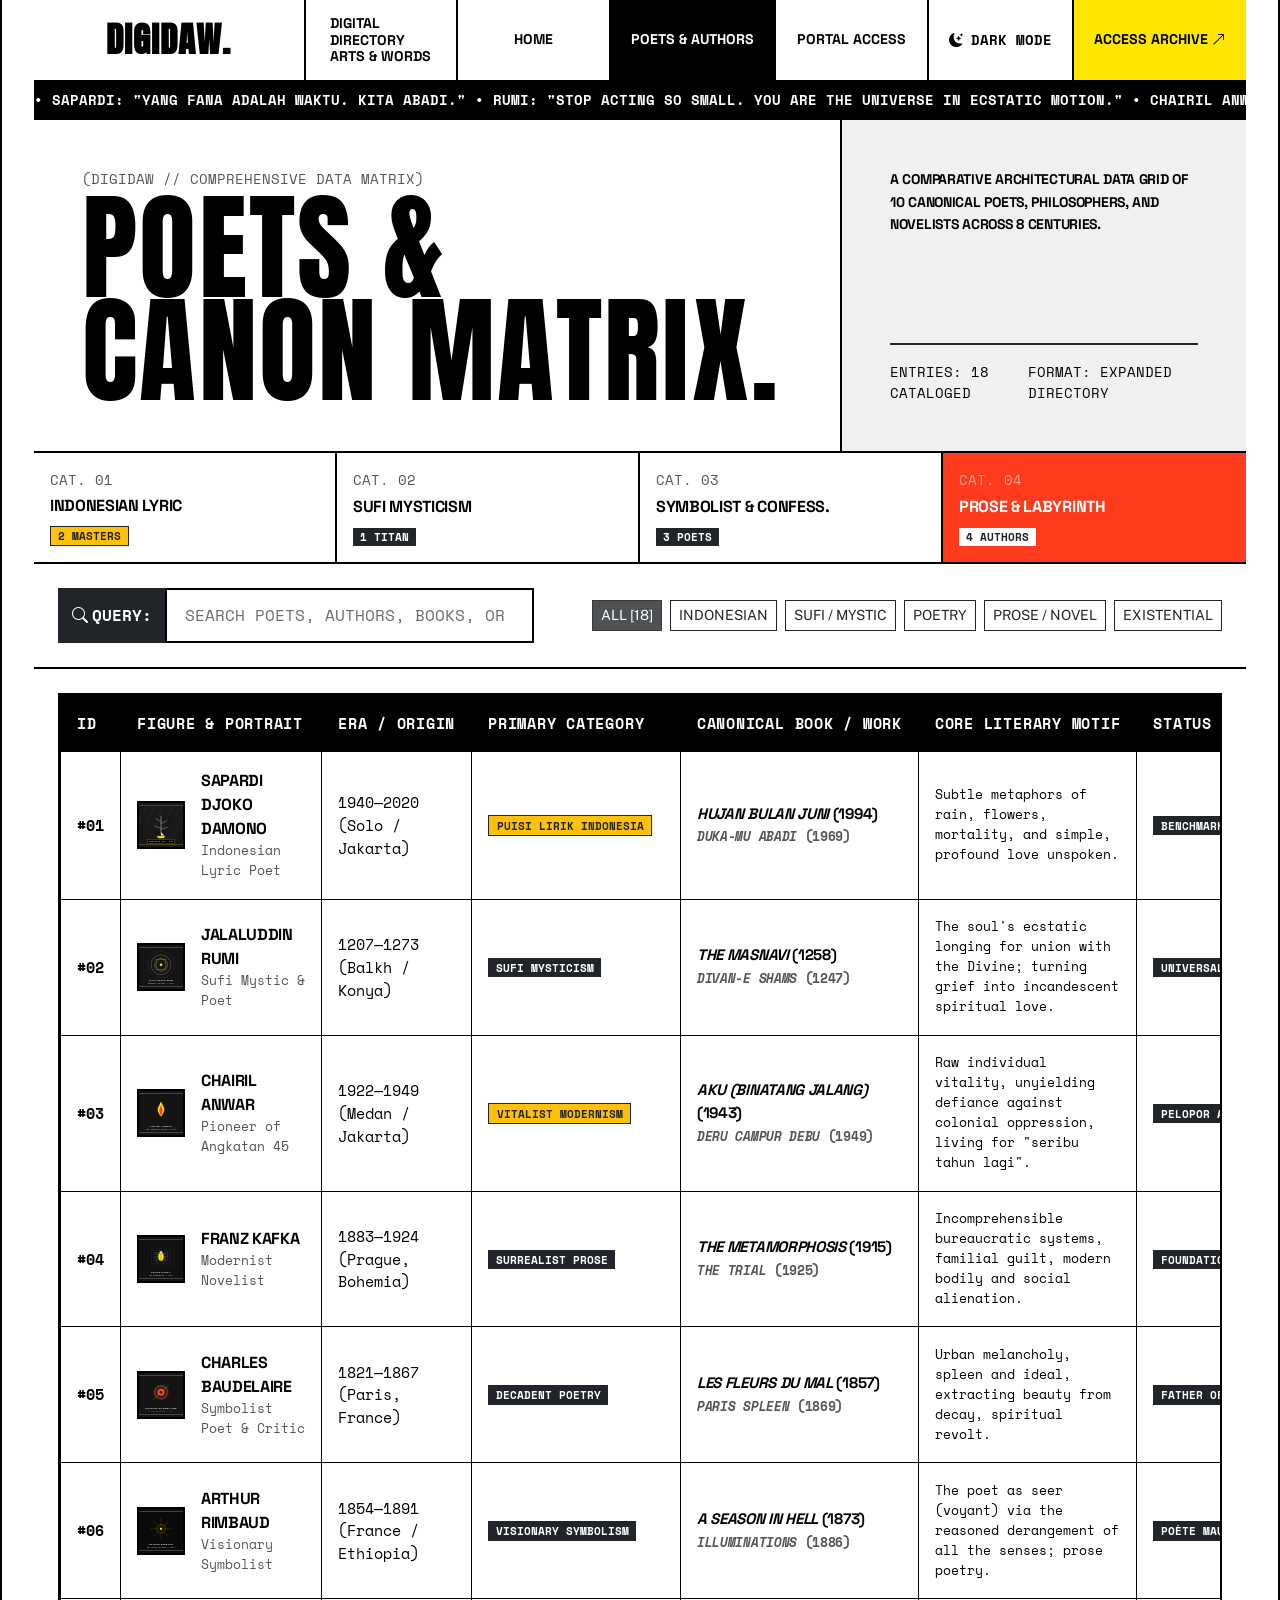
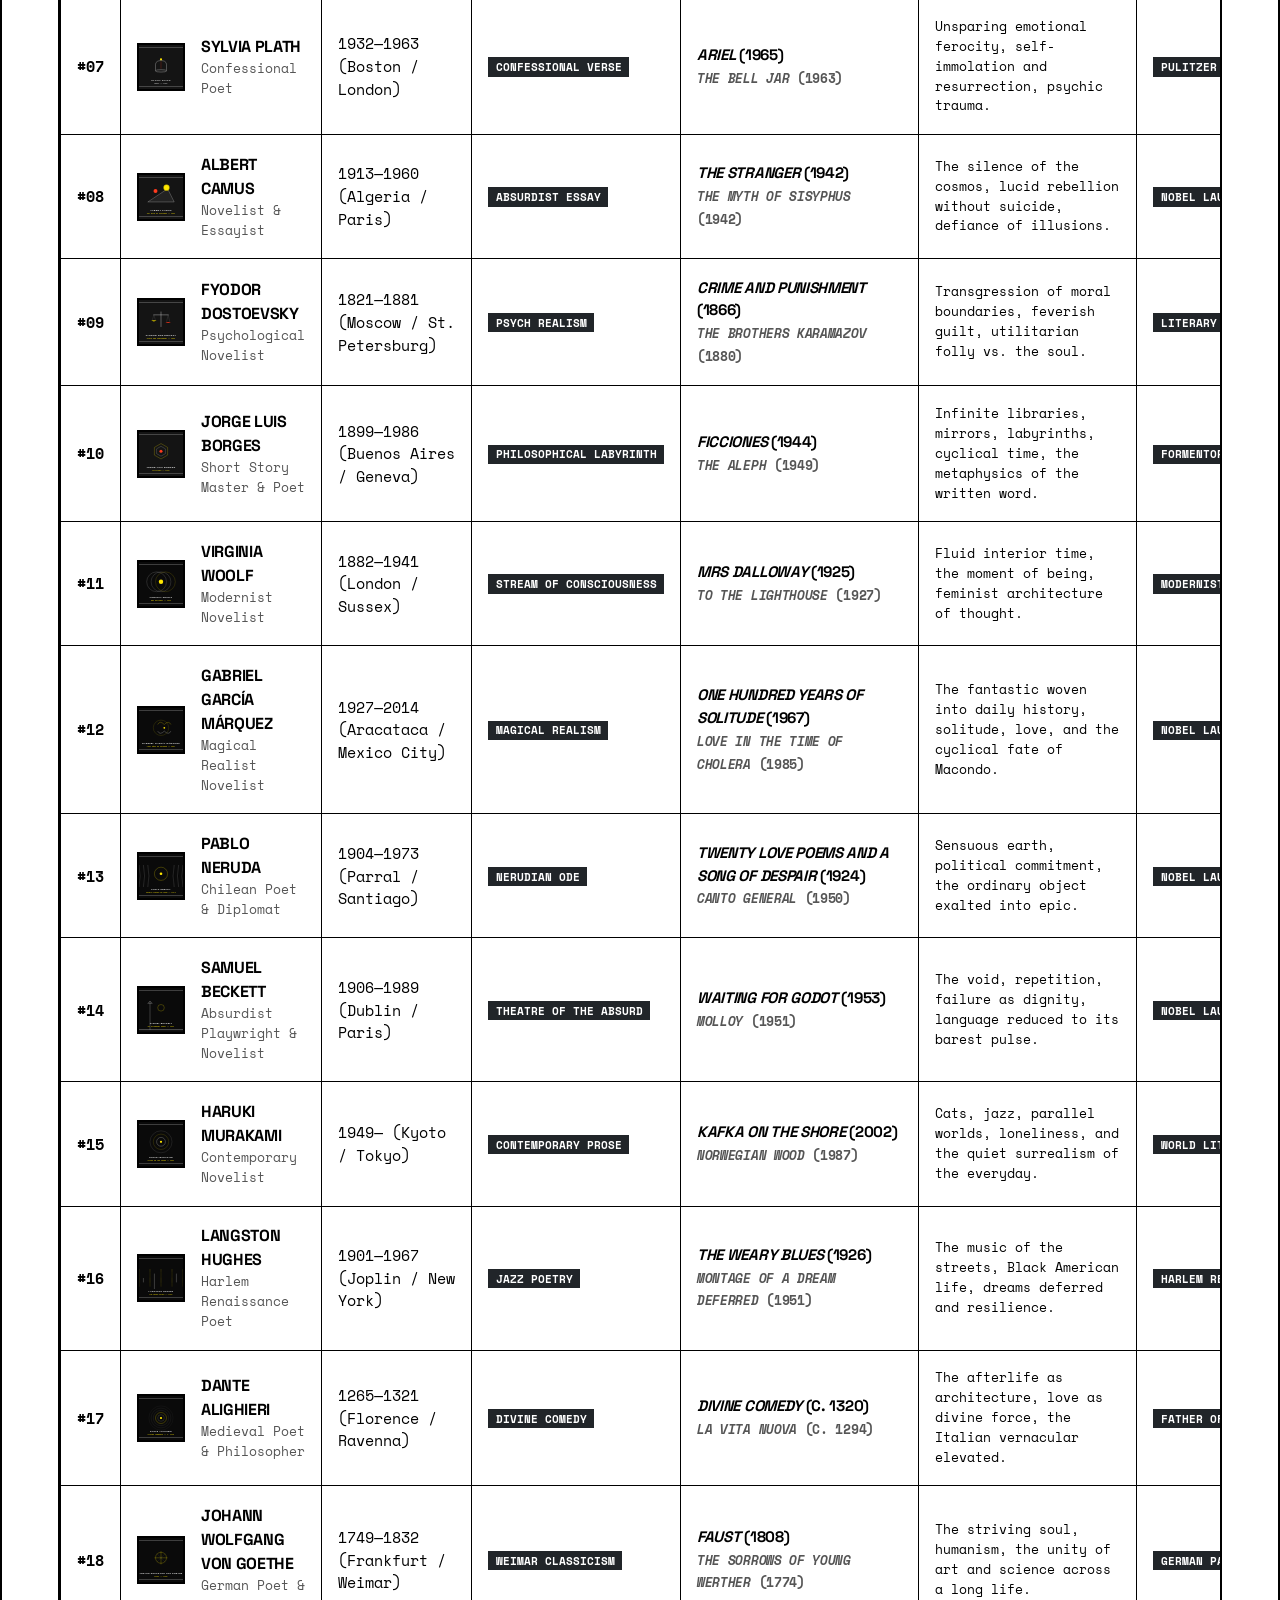
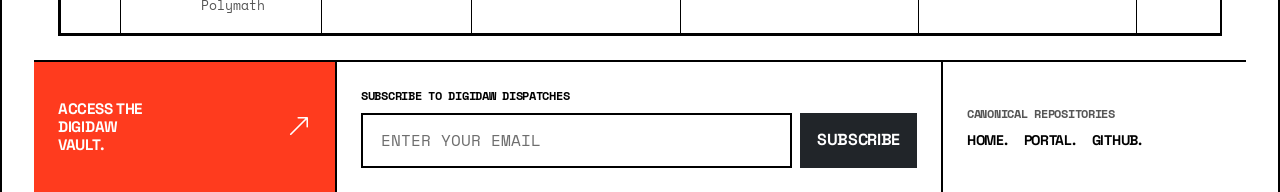
==== commit 0552f7fb: "feat: add more quotes to marquee ticker under navbar" ====
--- a/matrix.html
+++ b/matrix.html
@@ -52,7 +52,7 @@
     <!-- Marquee Ticker -->
     <div class="brutal-ticker" aria-hidden="true">
       <div class="ticker-track">
-        &bull; SAPARDI: "YANG FANA ADALAH WAKTU. KITA ABADI." &bull; RUMI: "STOP ACTING SO SMALL. YOU ARE THE UNIVERSE IN ECSTATIC MOTION." &bull; CHAIRIL ANWAR: "AKU INI BINATANG JALANG DARI KUMPULANNYA TERBUANG." &bull; BORGES: "I HAVE ALWAYS IMAGINED THAT PARADISE WILL BE A KIND OF A LIBRARY." &bull;
+        &bull; SAPARDI: "YANG FANA ADALAH WAKTU. KITA ABADI." &bull; RUMI: "STOP ACTING SO SMALL. YOU ARE THE UNIVERSE IN ECSTATIC MOTION." &bull; CHAIRIL ANWAR: "AKU INI BINATANG JALANG DARI KUMPULANNYA TERBUANG." &bull; BORGES: "I HAVE ALWAYS IMAGINED THAT PARADISE WILL BE A KIND OF A LIBRARY." &bull; PLATH: "I STARTERED AT THE STARS AND THOUGHT OF HOW LONELY I WAS." &bull; DOSTOEVSKY: "MAN IS FRIGHTENED OF HIS OWN HEART." &bull; CAMUS: "REBELLION WITHOUT METAPHYSICS IS SIMPLY REVOLT." &bull; KAFKA: "I AM FREE, THAT IS WHY I AM LOST." &bull; BAUDELAIRE: "YOU GAVE ME YOUR MUD AND I HAVE TURNED IT TO GOLD." &bull; RIMBAUD: "I IS ANOTHER." &bull; MURAKAMI: "MEMORIES WARM YOU UP FROM THE INSIDE." &bull; DANTE: "THE PATH TO PARADISE BEGINS IN HELL." &bull; GOETHE: "WHATEVER YOU CAN DO OR DREAM YOU CAN, BEGIN IT." &bull; NERUDA: "I WANT TO DO WITH YOU WHAT SPRING DOES WITH THE CHERRY TREES." &bull;
       </div>
     </div>
 
--- a/style.css
+++ b/style.css
@@ -102,11 +102,32 @@
 
 /* 4. GRID CONTAINER & BORDERS */
 .brut-container {
-  max-width: 1240px;
   margin-inline: auto;
   border-inline: var(--line-thick);
   background: var(--bg-surface);
   transition: background-color 0.2s ease, border-color 0.2s ease;
+  width: 100%;
+}
+
+/* Desktop: full width with breathing room inside borders */
+@media (min-width: 992px) {
+  .brut-container {
+    max-width: none;
+    padding-inline: 2rem;
+  }
+
+  /* Navbar cells fill full width evenly — no empty space on the right */
+  .brut-nav {
+    flex-wrap: nowrap;
+  }
+  .brut-nav-cell {
+    flex: 1;
+    text-align: center;
+    justify-content: center;
+  }
+  .brut-nav-cell.brand {
+    flex: 2;
+  }
 }
 
 .b-top { border-top: var(--line-thick) !important; }
@@ -520,21 +541,113 @@
 }
 
 /* 13. RESPONSIVE BREAKPOINTS */
-@media (max-width: 991px) {
+
+/* Extra-small phones (<576px) */
+@media (max-width: 575px) {
+  .brut-container {
+    padding-inline: 1rem;
+  }
+
   .brut-nav {
     flex-direction: column;
-  }
+    padding: 0;
+  }
+
   .brut-nav-cell {
     border-right: none;
     border-bottom: var(--line-thick);
     justify-content: flex-start;
-  }
+    text-align: left;
+    white-space: normal;
+    padding: 0.75rem 1rem;
+  }
+
+  .brut-nav-cell.brand {
+    font-size: 1.8rem;
+    padding-inline: 1rem;
+    text-align: center;
+    justify-content: center;
+  }
+
   .brut-nav-cell.yellow-cell {
     margin-left: 0;
-  }
-}
-
-:focus-visible {
-  outline: 3px solid var(--ink) !important;
-  outline-offset: 2px !important;
-}
+    text-align: center;
+    justify-content: center;
+  }
+
+  .theme-toggle-btn {
+    justify-content: center;
+    text-align: center;
+  }
+
+  .hero-giant-title {
+    font-size: clamp(2.4rem, 10vw + 0.5rem, 5rem);
+    line-height: 0.9;
+  }
+
+  .author-thumb {
+    width: 40px;
+    height: 40px;
+  }
+
+  .table-brut th,
+  .table-brut td {
+    padding: 0.75rem 0.5rem;
+    font-size: 0.85rem;
+  }
+
+  .font-headline {
+    font-size: 0.95rem;
+  }
+
+  .font-mono {
+    font-size: 0.85rem;
+  }
+
+  footer .col-12 {
+    padding-inline: 1rem;
+  }
+}
+
+/* Small phones & tablets (576px – 991px) */
+@media (min-width: 576px) and (max-width: 991px) {
+  .brut-container {
+    padding-inline: 1.5rem;
+  }
+
+  .brut-nav {
+    flex-direction: column;
+  }
+
+  .brut-nav-cell {
+    border-right: none;
+    border-bottom: var(--line-thick);
+    justify-content: flex-start;
+    white-space: normal;
+  }
+
+  .brut-nav-cell.yellow-cell {
+    margin-left: 0;
+    text-align: center;
+    justify-content: center;
+  }
+
+  .hero-giant-title {
+    font-size: clamp(2.8rem, 8vw + 0.5rem, 6rem);
+  }
+}
+
+/* Existing breakpoint for larger tablets/desktop */
+@media (max-width: 991px) {
+  .brut-nav {
+    flex-direction: column;
+  }
+  .brut-nav-cell {
+    border-right: none;
+    border-bottom: var(--line-thick);
+    justify-content: flex-start;
+  }
+  .brut-nav-cell.yellow-cell {
+    margin-left: 0;
+  }
+}
